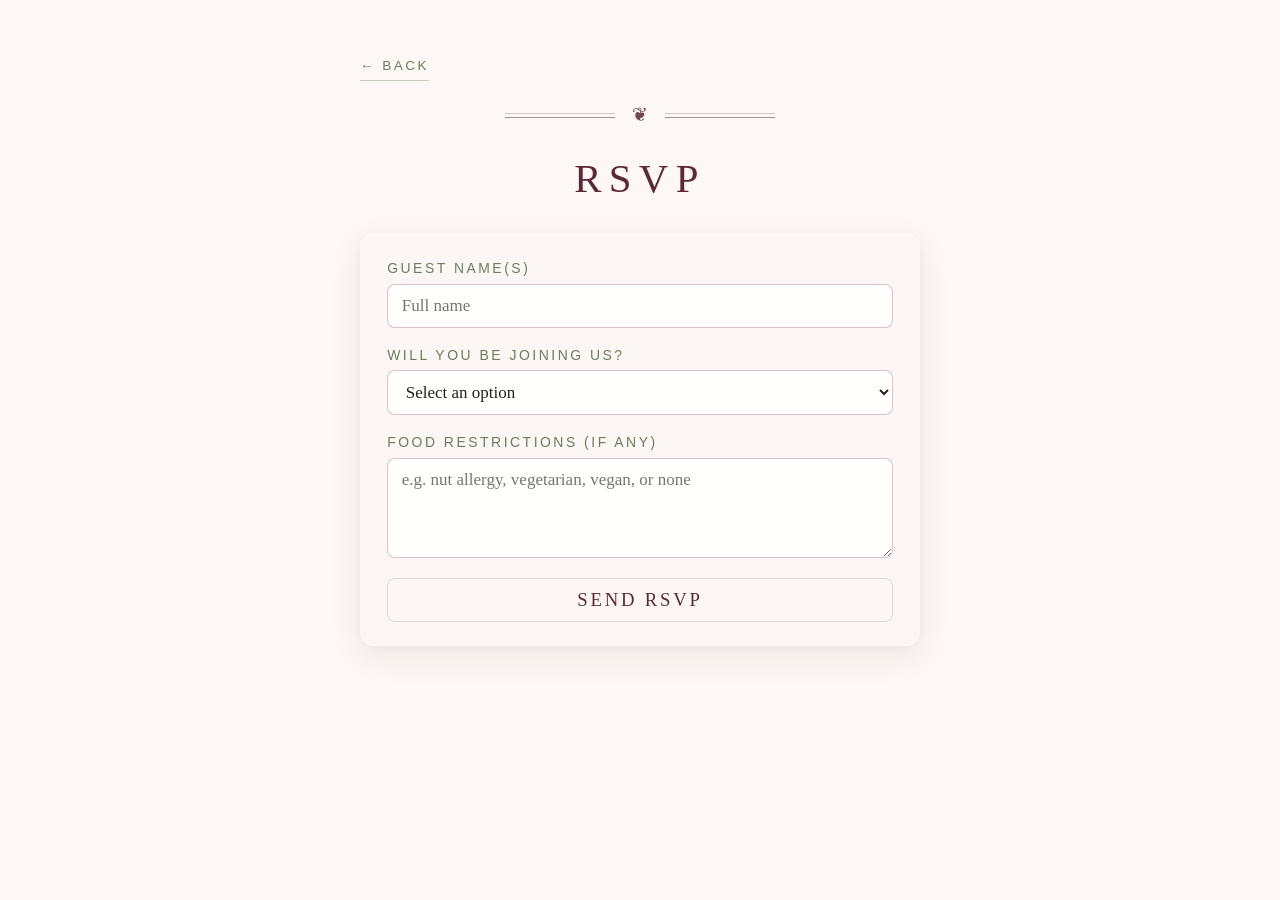
==== rsvp.html @ 51d98cc3 "Add pages for RSVP and thanks" ====
<!DOCTYPE html>
<html lang="en-CA">
<head>
  <title>RSVP &mdash; Irina & Michael</title>
  <meta charset="UTF-8">
  <meta name="viewport" content="width=device-width, initial-scale=1.0">
  <meta name="robots" content="noindex, nofollow">
  <link href="main.css" rel="stylesheet">
  <link rel="icon" type="image/x-icon" href="favicon.svg">
</head>
<body>
  <main>
    <section class="rsvp-page">
      <nav class="rsvp-nav">
        <a href="index.html" class="rsvp-back-link" aria-label="Back to main invitation">
          ← Back
        </a>
      </nav>

      <header class="rsvp-header">
        <div class="hero__ornament">
          <div class="hero__rule">
            <span></span>
            <span></span>
          </div>
          <span class="hero__fleuron">❦</span>
          <div class="hero__rule">
            <span></span>
            <span></span>
          </div>
        </div>
        <h1 class="rsvp-title">
          RSVP
        </h1>
      </header>

      <form
        name="rsvp"
        method="POST"
        action="thanks.html"
        data-netlify="true"
        netlify-honeypot="bot-field"
        class="rsvp-form"
      >
        <input type="hidden" name="form-name" value="rsvp">
        <p class="hidden-field">
          <label>Don’t fill this out if you’re human:
            <input name="bot-field" autocomplete="off">
          </label>
        </p>

        <div class="form-field">
          <label for="name">Guest name(s)</label>
          <input
            type="text"
            name="name"
            id="name"
            required
            autocomplete="name"
            placeholder="Full name"
          >
        </div>

        <div class="form-field">
          <label for="attendance">Will you be joining us?</label>
          <select name="attendance" id="attendance" required>
            <option value="">Select an option</option>
            <option value="yes">Happily accept</option>
            <option value="no">Regretfully decline</option>
          </select>
        </div>

        <div class="form-field">
          <label for="dietary">Food restrictions (if any)</label>
          <textarea
            name="dietary"
            id="dietary"
            rows="3"
            placeholder="e.g. nut allergy, vegetarian, vegan, or none"
          ></textarea>
        </div>

        <button type="submit" class="wedding-btn rsvp-submit-btn">
          Send RSVP
        </button>
      </form>
    </section>
  </main>
</body>
</html>
---- main.css ----
@font-face {
  font-family: 'Cormorant Garamond';
  src: url('fonts/CormorantGaramond-Light.ttf') format('truetype');
  font-weight: 300;
  font-style: normal;
  font-display: swap;
}

@font-face {
  font-family: 'Cormorant Garamond';
  src: url('fonts/CormorantGaramond-LightItalic.ttf') format('truetype');
  font-weight: 300;
  font-style: italic;
  font-display: swap;
}

@font-face {
  font-family: 'Cormorant Garamond';
  src: url('fonts/CormorantGaramond-Regular.ttf') format('truetype');
  font-weight: 400;
  font-style: normal;
  font-display: swap;
}

@font-face {
  font-family: 'Cormorant Garamond';
  src: url('fonts/CormorantGaramond-Italic.ttf') format('truetype');
  font-weight: 400;
  font-style: italic;
  font-display: swap;
}

@font-face {
  font-family: 'Jost';
  src: url('fonts/Jost-Light.ttf') format('truetype');
  font-weight: 300;
  font-style: normal;
  font-display: swap;
}

@font-face {
  font-family: 'Jost';
  src: url('fonts/Jost-Regular.ttf') format('truetype');
  font-weight: 400;
  font-style: normal;
  font-display: swap;
}

:root {
  --cream:     #fdf8f5;
  --mauve:     #e8d5d8;
  --rose:      #c4848a;
  --wine:      #5c2737;
  --sage:      #697e5f;
  --ink:       #2a1f1f;
}

*, *::before, *::after { box-sizing: border-box; margin: 0; padding: 0; }

html {
  font-size: 17px;
}

body {
  background-color: var(--cream);
  font-family: 'Cormorant Garamond', serif;
  text-align: center;
  display: flex;
  flex-direction: column;
  align-items: center;
  min-height: 100vh;
}

main {
  width: 100%;
  display: flex;
  flex-direction: column;
  align-items: center;
  padding: 3rem 1.5rem 4rem;
}

.hero {
  text-align: center;
  padding: 2rem 0 0;
  max-width: 560px;
  width: 100%;
}

.hero__preamble {
  font-family: 'Jost', sans-serif;
  font-weight: 300;
  font-size: 0.65rem;
  letter-spacing: 0.35em;
  text-transform: uppercase;
  color: var(--sage);
  margin-bottom: 1.4rem;
}

.hero__ornament {
  display: flex;
  align-items: center;
  justify-content: center;
  gap: 0;
  margin-bottom: 1.8rem;
  color: var(--wine);
}

.hero__rule {
  display: flex;
  flex-direction: column;
  gap: 3px;
  flex: 1;
  max-width: 110px;
}

.hero__rule span {
  display: block;
  height: 1px;
  background: var(--wine);
  opacity: 0.5;
}

.hero__rule span:first-child { opacity: 0.25; }

.hero__fleuron {
  font-size: 1.1rem;
  margin: 0 1rem;
  color: var(--wine);
  opacity: 0.85;
  line-height: 1;
}

.hero__names {
  font-weight: 300;
  font-size: 3.5rem;
  letter-spacing: 0.04em;
  color: var(--wine);
  line-height: 1.05;
}

.hero__ampersand {
  font-style: italic;
  font-weight: 300;
  color: var(--rose);
  font-size: 0.85em;
}

.hero__divider {
  width: 60%;
  max-width: 260px;
  height: 1px;
  margin: 2.6rem auto;
  background: linear-gradient(
    to right,
    rgba(106, 45, 62, 0),
    rgba(106, 45, 62, 0.35),
    rgba(106, 45, 62, 0)
  );
}

.hero__date {
  font-weight: 400;
  font-size: 1.6rem;
  color: var(--wine);
  letter-spacing: 0.11em;
}

.hero__location {
  font-weight: 400;
  font-size: 1.4rem;
  color: var(--wine);
  letter-spacing: 0.09em;
  text-transform: uppercase;
  margin-top: 0.9rem;
}

.hero__location-subline {
  font-weight: 400;
  font-size: 0.95rem;
  color: var(--ink);
  letter-spacing: 0.08em;
  text-transform: none;
  margin-top: 0.35rem;
}

.action-row {
  display: flex;
  align-items: center;
  justify-content: center;
  margin-top: 40px;
  gap: 0;
  width: 100%;
  border-top: 1px solid var(--mauve);
  border-bottom: 1px solid var(--mauve);
}

.wedding-btn {
  flex: 1 1 0%;
  min-height: 44px;
  min-width: 0;
  display: block;
  text-align: center;
  text-decoration: none;
  text-transform: uppercase;
  color: var(--wine);
  padding: 10px;
  background-color: transparent;
  letter-spacing: 0.15em;
  transition:
    background-color 0.25s ease,
    color 0.25s ease,
    box-shadow 0.25s ease,
    transform 0.15s ease;
  cursor: pointer;
}

.wedding-btn:hover,
.wedding-btn:focus-visible {
  background-color: rgba(232, 213, 216, 0.45); /* soft mauve wash */
  box-shadow:
    inset 0 1px 0 rgba(92, 39, 55, 0.18),
    inset 0 -1px 0 rgba(92, 39, 55, 0.18);
  color: var(--ink);
}

.wedding-btn:active {
  background-color: rgba(196, 132, 138, 0.6); /* slightly deeper rose on press */
  box-shadow:
    inset 0 1px 0 rgba(92, 39, 55, 0.3),
    inset 0 -1px 0 rgba(92, 39, 55, 0.3);
  transform: translateY(1px);
}

.rsvp-style {
  font-weight: 600;
}

.vertical-divider {
  width: 1px;
  height: 35px;
  background-color: var(--mauve);
}

.details {
  max-width: 560px;
  width: 100%;
  display: flex;
  flex-direction: column;
  margin-top: 2rem;
}

.details__heading {
  font-weight: 400;
  font-size: 1.2rem;
  letter-spacing: 0.18em;
  text-transform: uppercase;
  color: var(--sage);
  margin-bottom: 0.5rem;
}

.timeline {
  position: relative;
  padding-left: 20px;
  display: inline-block;
  margin: 0 auto;
  text-align: left;
}

.timeline::before {
  content: '';
  position: absolute;
  left: 23px;
  top: 1.3rem;
  bottom: 1.3rem;
  width: 1px;
  background-color: var(--mauve);
  z-index: 1;
}

.event {
  position: relative;
  display: flex;
  align-items: flex-start;
  margin: 0.8rem 0 1.7rem;
}

.dot {
  position: relative;
  margin-top: 7px;
  width: 7px;
  height: 7px;
  background-color: var(--cream);
  border: 1px solid var(--wine);
  border-radius: 50%;
  z-index: 2;
}

.icon-space {
  margin-right: 15px;
}

.event-text {
  display: flex;
  flex-direction: column;
  gap: 4px;
  color: var(--ink);
  text-transform: uppercase;
}

.event-name {
  letter-spacing: 0.1rem;
  color: var(--wine);
}

.hero__preamble {
  animation: fade-up 0.42s ease-out 0.08s both;
}
.hero__ornament_main {
  animation: fade-up 0.42s ease-out 0.18s both;
}
.hero__names {
  animation: fade-up 0.42s ease-out 0.28s both;
}
.hero__divider {
  animation: fade-up 0.38s ease-out 0.38s both;
}
.hero__date {
  animation: fade-up 0.42s ease-out 0.5s both;
}

.hero__location {
  animation: fade-up 0.42s ease-out 0.58s both;
}

.hero__location-subline {
  animation: fade-up 0.42s ease-out 0.64s both;
}

.action-row {
  animation: fade-up 0.42s ease-out 0.72s both;
}

@keyframes fade-up {
  from {
    opacity: 0;
    transform: translateY(12px);
  }
  to {
    opacity: 1;
    transform: translateY(0);
  }
}

.details__section {
  opacity: 0;
  animation: fade-up 0.42s ease-out both;
}
.details__section:nth-child(1) { animation-delay: 0.85s; }
.details__section:nth-child(2) { animation-delay: 1s; }
.details__section:nth-child(3) { animation-delay: 1.15s; }
.details__section:nth-child(4) { animation-delay: 1.3s; }
.details__section:nth-child(5) { animation-delay: 1.45s; }

/* RSVP page */

.rsvp-page {
  max-width: 560px;
  width: 100%;
}

.rsvp-nav {
  width: 100%;
  display: flex;
  justify-content: flex-start;
  margin-bottom: 1.5rem;
}

.rsvp-back-link {
  font-family: 'Jost', sans-serif;
  font-size: 0.8rem;
  letter-spacing: 0.18em;
  text-transform: uppercase;
  text-decoration: none;
  color: var(--sage);
  padding: 0.4rem 0;
  border-bottom: 1px solid rgba(105, 126, 95, 0.35);
}

.rsvp-back-link:focus-visible,
.rsvp-back-link:hover {
  color: var(--wine);
  border-bottom-color: rgba(92, 39, 55, 0.6);
}

.rsvp-header {
  text-align: center;
  margin-bottom: 1.5rem;
}

.rsvp-title {
  font-weight: 300;
  font-size: 2.2rem;
  letter-spacing: 0.18em;
  text-transform: uppercase;
  color: var(--wine);
  margin-top: 0.4rem;
}

.rsvp-form {
  margin-top: 1.8rem;
  text-align: left;
  background-color: rgba(253, 248, 245, 0.8);
  border-radius: 14px;
  padding: 1.4rem 1.2rem 1.3rem;
  box-shadow:
    0 10px 35px rgba(42, 31, 31, 0.07),
    0 2px 10px rgba(42, 31, 31, 0.04);
}

.form-field {
  display: flex;
  flex-direction: column;
  gap: 0.45rem;
  margin-bottom: 1.1rem;
}

.form-field label {
  font-family: 'Jost', sans-serif;
  font-size: 0.82rem;
  letter-spacing: 0.18em;
  text-transform: uppercase;
  color: var(--sage);
}

.form-field input,
.form-field select,
.form-field textarea {
  font-family: 'Cormorant Garamond', serif;
  font-size: 1rem;
  padding: 0.65rem 0.8rem;
  border-radius: 8px;
  border: 1px solid rgba(200, 150, 160, 0.6);
  background-color: rgba(255, 255, 255, 0.9);
  color: var(--ink);
  outline: none;
  cursor: text;
  transition:
    border-color 0.18s ease,
    box-shadow 0.18s ease,
    background-color 0.18s ease;
}

.form-field select {
  cursor: pointer;
}

.form-field input:focus-visible,
.form-field select:focus-visible,
.form-field textarea:focus-visible {
  border-color: rgba(92, 39, 55, 0.8);
  box-shadow: 0 0 0 1px rgba(92, 39, 55, 0.4);
  background-color: #fff;
}

.form-field textarea {
  resize: vertical;
  min-height: 100px;
}

.rsvp-submit-btn {
  margin-top: 1.2rem;
  width: 100%;
  flex: none;
  border-radius: 8px;
  border: 1px solid var(--mauve);
  font-family: 'Cormorant Garamond';
  font-size: 1.1rem;
}

.hidden-field {
  position: absolute;
  left: -9999px;
  width: 1px;
  height: 1px;
  overflow: hidden;
}

@media (min-width: 768px) {
  .rsvp-form {
    padding: 1.6rem 1.6rem 1.4rem;
  }

  .rsvp-title {
    font-size: 2.4rem;
  }
}
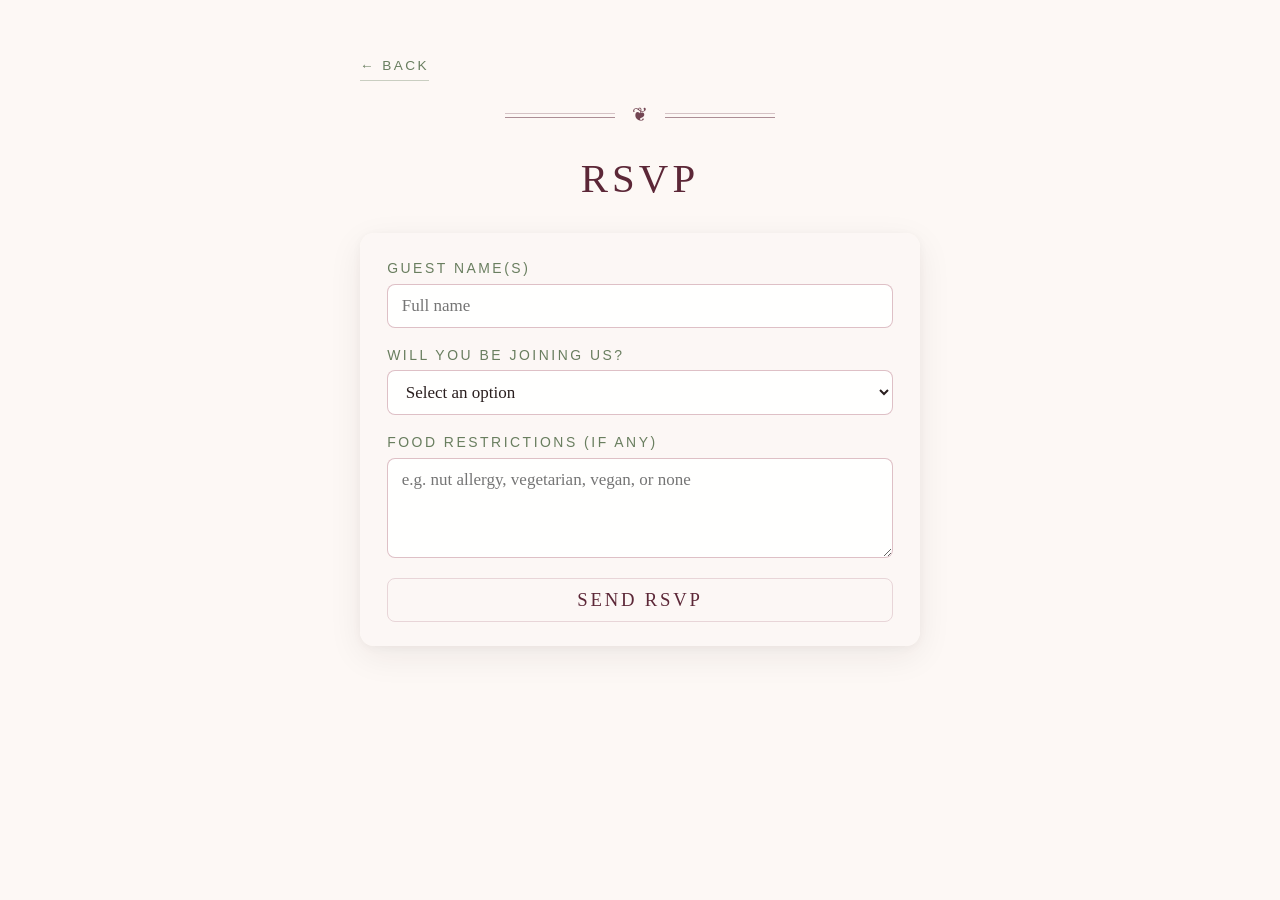
==== commit 7a469fe5: "Improve font clarity through more weights" ====
--- a/rsvp.html
+++ b/rsvp.html
@@ -37,14 +37,14 @@
       <form
         name="rsvp"
         method="POST"
-        action="thanks.html"
+        action="/thanks"
         data-netlify="true"
         netlify-honeypot="bot-field"
         class="rsvp-form"
       >
         <input type="hidden" name="form-name" value="rsvp">
         <p class="hidden-field">
-          <label>Don’t fill this out if you’re human:
+          <label>Don't fill this out if you're human:
             <input name="bot-field" autocomplete="off">
           </label>
         </p>
--- a/main.css
+++ b/main.css
@@ -27,6 +27,22 @@
   src: url('fonts/CormorantGaramond-Italic.ttf') format('truetype');
   font-weight: 400;
   font-style: italic;
+  font-display: swap;
+}
+
+@font-face {
+  font-family: 'Cormorant Garamond';
+  src: url('fonts/CormorantGaramond-Medium.ttf') format('truetype');
+  font-weight: 500;
+  font-style: normal;
+  font-display: swap;
+}
+
+@font-face {
+  font-family: 'Cormorant Garamond';
+  src: url('fonts/CormorantGaramond-Bold.ttf') format('truetype');
+  font-weight: 600;
+  font-style: normal;
   font-display: swap;
 }
 
@@ -64,6 +80,7 @@
 body {
   background-color: var(--cream);
   font-family: 'Cormorant Garamond', serif;
+  font-weight: 500;
   text-align: center;
   display: flex;
   flex-direction: column;
@@ -88,7 +105,7 @@
 
 .hero__preamble {
   font-family: 'Jost', sans-serif;
-  font-weight: 300;
+  font-weight: 400;
   font-size: 0.65rem;
   letter-spacing: 0.35em;
   text-transform: uppercase;
@@ -131,7 +148,7 @@
 }
 
 .hero__names {
-  font-weight: 300;
+  font-weight: 400;
   font-size: 3.5rem;
   letter-spacing: 0.04em;
   color: var(--wine);
@@ -159,14 +176,12 @@
 }
 
 .hero__date {
-  font-weight: 400;
   font-size: 1.6rem;
   color: var(--wine);
   letter-spacing: 0.11em;
 }
 
 .hero__location {
-  font-weight: 400;
   font-size: 1.4rem;
   color: var(--wine);
   letter-spacing: 0.09em;
@@ -175,7 +190,6 @@
 }
 
 .hero__location-subline {
-  font-weight: 400;
   font-size: 0.95rem;
   color: var(--ink);
   letter-spacing: 0.08em;
@@ -195,6 +209,7 @@
 }
 
 .wedding-btn {
+  font-size: 1.1rem;
   flex: 1 1 0%;
   min-height: 44px;
   min-width: 0;
@@ -250,9 +265,8 @@
 }
 
 .details__heading {
-  font-weight: 400;
   font-size: 1.2rem;
-  letter-spacing: 0.18em;
+  letter-spacing: 0.14em;
   text-transform: uppercase;
   color: var(--sage);
   margin-bottom: 0.5rem;
@@ -260,7 +274,7 @@
 
 .timeline {
   position: relative;
-  padding-left: 20px;
+  padding-left: 40px;
   display: inline-block;
   margin: 0 auto;
   text-align: left;
@@ -269,7 +283,7 @@
 .timeline::before {
   content: '';
   position: absolute;
-  left: 23px;
+  left: 43px;
   top: 1.3rem;
   bottom: 1.3rem;
   width: 1px;
@@ -398,9 +412,9 @@
 }
 
 .rsvp-title {
-  font-weight: 300;
+  font-weight: 500;
   font-size: 2.2rem;
-  letter-spacing: 0.18em;
+  letter-spacing: 0.1em;
   text-transform: uppercase;
   color: var(--wine);
   margin-top: 0.4rem;
@@ -474,6 +488,7 @@
   border-radius: 8px;
   border: 1px solid var(--mauve);
   font-family: 'Cormorant Garamond';
+  font-weight: 500;
   font-size: 1.1rem;
 }
 
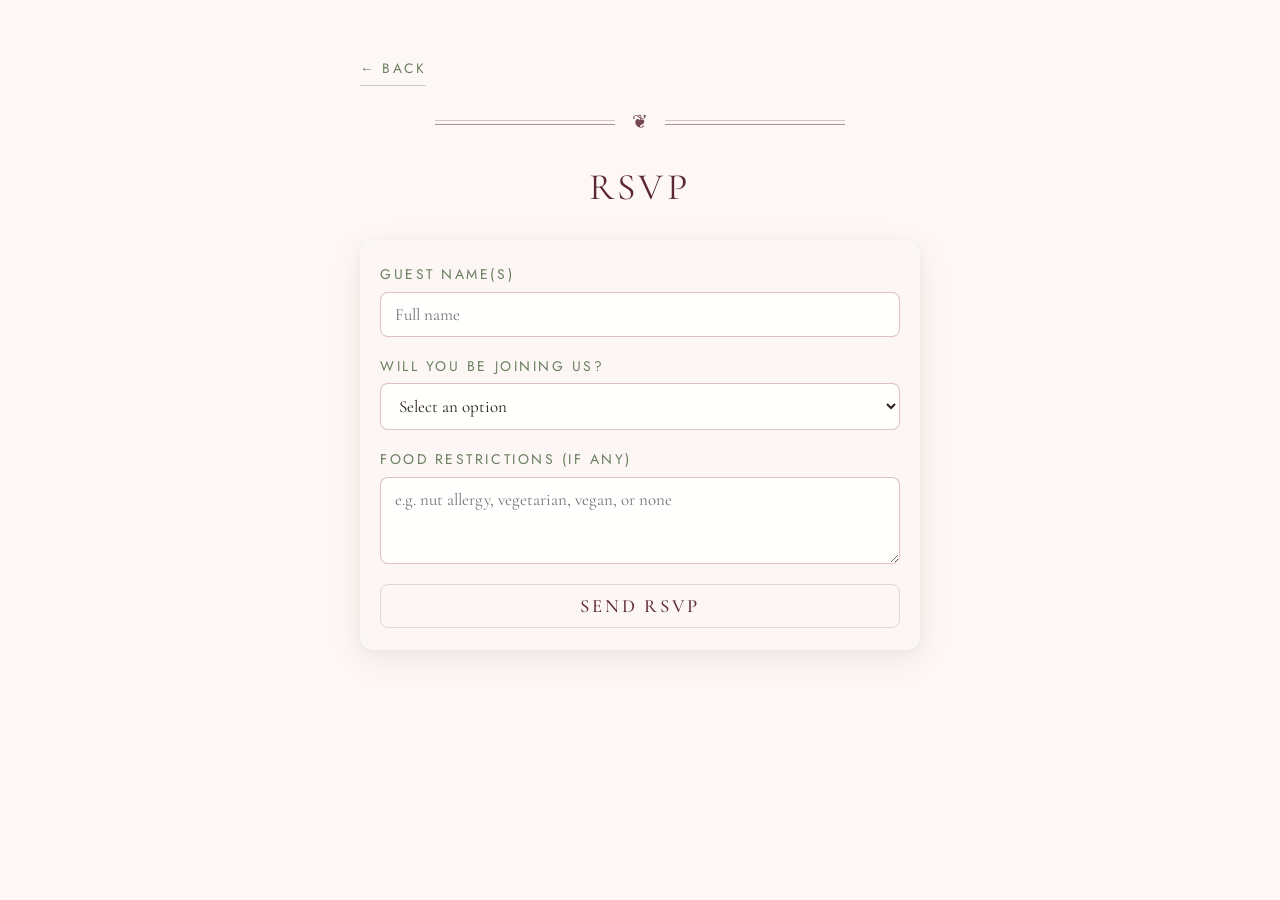
==== commit 4606e9ff: "Clean up code" ====
--- a/rsvp.html
+++ b/rsvp.html
@@ -18,13 +18,13 @@
       </nav>
 
       <header class="rsvp-header">
-        <div class="hero__ornament">
-          <div class="hero__rule">
+        <div class="hero-ornament">
+          <div class="hero-rule">
             <span></span>
             <span></span>
           </div>
-          <span class="hero__fleuron">❦</span>
-          <div class="hero__rule">
+          <span class="hero-fleuron">❦</span>
+          <div class="hero-rule">
             <span></span>
             <span></span>
           </div>
--- a/main.css
+++ b/main.css
@@ -1,14 +1,6 @@
 @font-face {
   font-family: 'Cormorant Garamond';
-  src: url('fonts/CormorantGaramond-Light.ttf') format('truetype');
-  font-weight: 300;
-  font-style: normal;
-  font-display: swap;
-}
-
-@font-face {
-  font-family: 'Cormorant Garamond';
-  src: url('fonts/CormorantGaramond-LightItalic.ttf') format('truetype');
+  src: url('fonts/cormorant-garamond-300italic.woff2');
   font-weight: 300;
   font-style: italic;
   font-display: swap;
@@ -16,7 +8,7 @@
 
 @font-face {
   font-family: 'Cormorant Garamond';
-  src: url('fonts/CormorantGaramond-Regular.ttf') format('truetype');
+  src: url('fonts/cormorant-garamond-400.woff2');
   font-weight: 400;
   font-style: normal;
   font-display: swap;
@@ -24,15 +16,7 @@
 
 @font-face {
   font-family: 'Cormorant Garamond';
-  src: url('fonts/CormorantGaramond-Italic.ttf') format('truetype');
-  font-weight: 400;
-  font-style: italic;
-  font-display: swap;
-}
-
-@font-face {
-  font-family: 'Cormorant Garamond';
-  src: url('fonts/CormorantGaramond-Medium.ttf') format('truetype');
+  src: url('fonts/cormorant-garamond-500.woff2');
   font-weight: 500;
   font-style: normal;
   font-display: swap;
@@ -40,7 +24,7 @@
 
 @font-face {
   font-family: 'Cormorant Garamond';
-  src: url('fonts/CormorantGaramond-Bold.ttf') format('truetype');
+  src: url('fonts/cormorant-garamond-600.woff2');
   font-weight: 600;
   font-style: normal;
   font-display: swap;
@@ -48,15 +32,7 @@
 
 @font-face {
   font-family: 'Jost';
-  src: url('fonts/Jost-Light.ttf') format('truetype');
-  font-weight: 300;
-  font-style: normal;
-  font-display: swap;
-}
-
-@font-face {
-  font-family: 'Jost';
-  src: url('fonts/Jost-Regular.ttf') format('truetype');
+  src: url('fonts/jost-v20-latin-400.woff2');
   font-weight: 400;
   font-style: normal;
   font-display: swap;
@@ -97,73 +73,67 @@
 }
 
 .hero {
-  text-align: center;
-  padding: 2rem 0 0;
   max-width: 560px;
   width: 100%;
 }
 
-.hero__preamble {
+.hero-preamble {
   font-family: 'Jost', sans-serif;
   font-weight: 400;
-  font-size: 0.65rem;
-  letter-spacing: 0.35em;
+  font-size: 0.7rem;
+  letter-spacing: 0.3em;
   text-transform: uppercase;
   color: var(--sage);
-  margin-bottom: 1.4rem;
-}
-
-.hero__ornament {
+  margin: 1.4rem 0;
+}
+
+.hero-ornament {
   display: flex;
   align-items: center;
   justify-content: center;
-  gap: 0;
+  color: var(--wine);
   margin-bottom: 1.8rem;
-  color: var(--wine);
-}
-
-.hero__rule {
+}
+
+.hero-rule {
+  max-width: 180px;
   display: flex;
   flex-direction: column;
   gap: 3px;
   flex: 1;
-  max-width: 110px;
-}
-
-.hero__rule span {
-  display: block;
+}
+
+.hero-rule span {
   height: 1px;
   background: var(--wine);
   opacity: 0.5;
 }
 
-.hero__rule span:first-child { opacity: 0.25; }
-
-.hero__fleuron {
+.hero-rule span:first-child { opacity: 0.25; }
+
+.hero-fleuron {
   font-size: 1.1rem;
   margin: 0 1rem;
   color: var(--wine);
   opacity: 0.85;
-  line-height: 1;
-}
-
-.hero__names {
+}
+
+.hero-names {
   font-weight: 400;
   font-size: 3.5rem;
-  letter-spacing: 0.04em;
+  letter-spacing: 0.05em;
   color: var(--wine);
   line-height: 1.05;
 }
 
-.hero__ampersand {
+.hero-ampersand {
   font-style: italic;
   font-weight: 300;
   color: var(--rose);
   font-size: 0.85em;
 }
 
-.hero__divider {
-  width: 60%;
+.hero-divider {
   max-width: 260px;
   height: 1px;
   margin: 2.6rem auto;
@@ -175,13 +145,13 @@
   );
 }
 
-.hero__date {
+.hero-date {
   font-size: 1.6rem;
   color: var(--wine);
   letter-spacing: 0.11em;
 }
 
-.hero__location {
+.hero-location {
   font-size: 1.4rem;
   color: var(--wine);
   letter-spacing: 0.09em;
@@ -189,7 +159,7 @@
   margin-top: 0.9rem;
 }
 
-.hero__location-subline {
+.hero-address {
   font-size: 0.95rem;
   color: var(--ink);
   letter-spacing: 0.08em;
@@ -264,7 +234,7 @@
   margin-top: 2rem;
 }
 
-.details__heading {
+.details-heading {
   font-size: 1.2rem;
   letter-spacing: 0.14em;
   text-transform: uppercase;
@@ -326,27 +296,27 @@
   color: var(--wine);
 }
 
-.hero__preamble {
+.hero-preamble {
   animation: fade-up 0.42s ease-out 0.08s both;
 }
-.hero__ornament_main {
+.hero-ornament-main {
   animation: fade-up 0.42s ease-out 0.18s both;
 }
-.hero__names {
+.hero-names {
   animation: fade-up 0.42s ease-out 0.28s both;
 }
-.hero__divider {
+.hero-divider {
   animation: fade-up 0.38s ease-out 0.38s both;
 }
-.hero__date {
+.hero-date {
   animation: fade-up 0.42s ease-out 0.5s both;
 }
 
-.hero__location {
+.hero-location {
   animation: fade-up 0.42s ease-out 0.58s both;
 }
 
-.hero__location-subline {
+.hero-address {
   animation: fade-up 0.42s ease-out 0.64s both;
 }
 
@@ -365,17 +335,12 @@
   }
 }
 
-.details__section {
+.details-section {
   opacity: 0;
   animation: fade-up 0.42s ease-out both;
 }
-.details__section:nth-child(1) { animation-delay: 0.85s; }
-.details__section:nth-child(2) { animation-delay: 1s; }
-.details__section:nth-child(3) { animation-delay: 1.15s; }
-.details__section:nth-child(4) { animation-delay: 1.3s; }
-.details__section:nth-child(5) { animation-delay: 1.45s; }
-
-/* RSVP page */
+.details-section:nth-child(1) { animation-delay: 0.85s; }
+.details-section:nth-child(2) { animation-delay: 1s; }
 
 .rsvp-page {
   max-width: 560px;
@@ -383,9 +348,7 @@
 }
 
 .rsvp-nav {
-  width: 100%;
-  display: flex;
-  justify-content: flex-start;
+  display: flex;
   margin-bottom: 1.5rem;
 }
 
@@ -412,7 +375,7 @@
 }
 
 .rsvp-title {
-  font-weight: 500;
+  font-weight: 400;
   font-size: 2.2rem;
   letter-spacing: 0.1em;
   text-transform: uppercase;
@@ -476,11 +439,6 @@
   background-color: #fff;
 }
 
-.form-field textarea {
-  resize: vertical;
-  min-height: 100px;
-}
-
 .rsvp-submit-btn {
   margin-top: 1.2rem;
   width: 100%;
@@ -499,13 +457,3 @@
   height: 1px;
   overflow: hidden;
 }
-
-@media (min-width: 768px) {
-  .rsvp-form {
-    padding: 1.6rem 1.6rem 1.4rem;
-  }
-
-  .rsvp-title {
-    font-size: 2.4rem;
-  }
-}
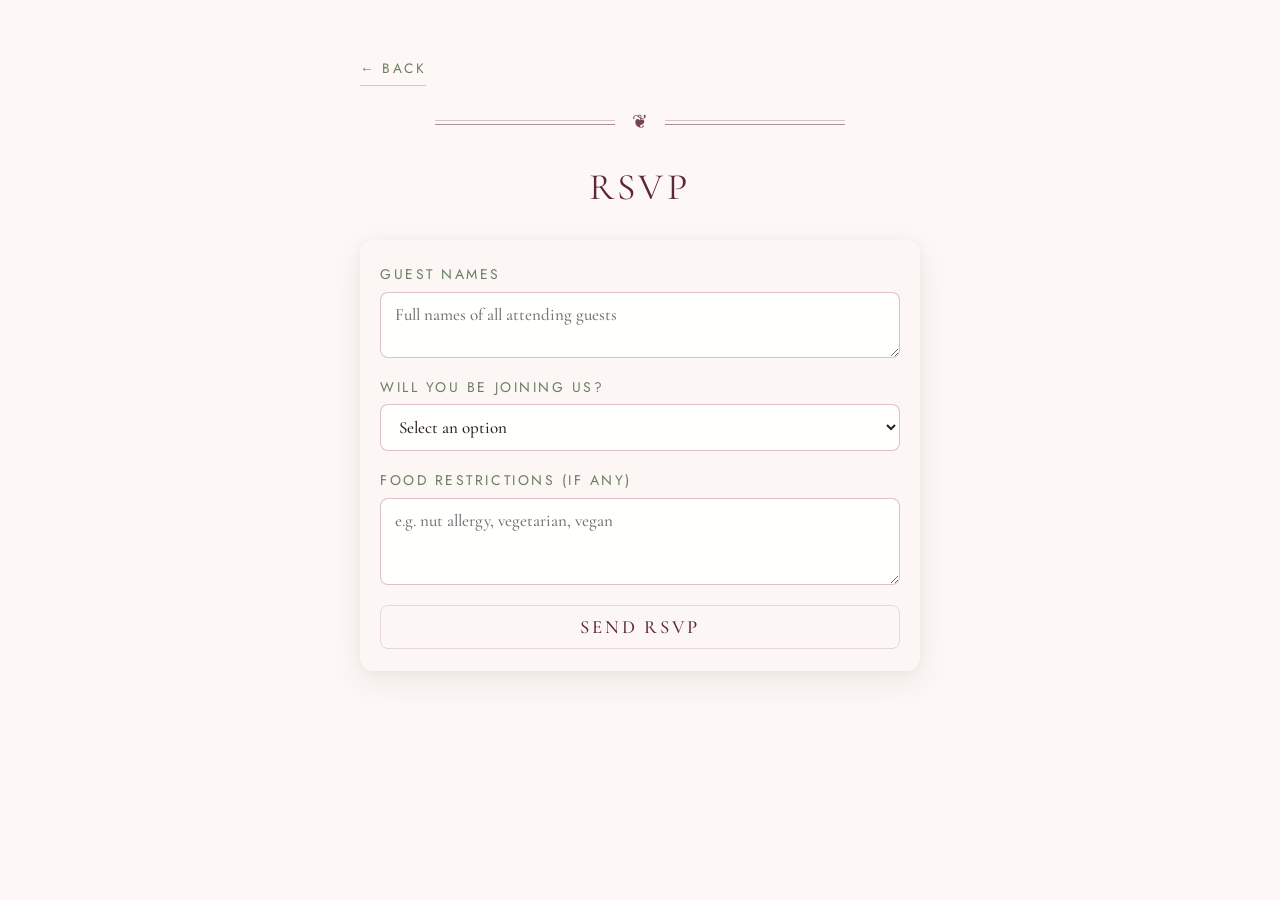
==== commit 1b2f6fd6: "Add travel info and allow multiple rsvp guest names" ====
--- a/rsvp.html
+++ b/rsvp.html
@@ -50,15 +50,14 @@
         </p>
 
         <div class="form-field">
-          <label for="name">Guest name(s)</label>
-          <input
-            type="text"
+          <label for="name">Guest names</label>
+          <textarea
             name="name"
             id="name"
             required
-            autocomplete="name"
-            placeholder="Full name"
-          >
+            autocomplete="off"
+            placeholder="Full names of all attending guests"
+          ></textarea>
         </div>
 
         <div class="form-field">
@@ -76,7 +75,7 @@
             name="dietary"
             id="dietary"
             rows="3"
-            placeholder="e.g. nut allergy, vegetarian, vegan, or none"
+            placeholder="e.g. nut allergy, vegetarian, vegan"
           ></textarea>
         </div>
 
--- a/main.css
+++ b/main.css
@@ -75,16 +75,6 @@
 .hero {
   max-width: 560px;
   width: 100%;
-}
-
-.hero-preamble {
-  font-family: 'Jost', sans-serif;
-  font-weight: 400;
-  font-size: 0.7rem;
-  letter-spacing: 0.3em;
-  text-transform: uppercase;
-  color: var(--sage);
-  margin: 1.4rem 0;
 }
 
 .hero-ornament {
@@ -231,7 +221,6 @@
   width: 100%;
   display: flex;
   flex-direction: column;
-  margin-top: 2rem;
 }
 
 .details-heading {
@@ -240,6 +229,7 @@
   text-transform: uppercase;
   color: var(--sage);
   margin-bottom: 0.5rem;
+  margin-top: 1.5rem;
 }
 
 .timeline {
@@ -261,11 +251,15 @@
   z-index: 1;
 }
 
+.timeline > *:not(:last-child) {
+  margin-bottom: 1.7rem;
+}
+
 .event {
   position: relative;
   display: flex;
   align-items: flex-start;
-  margin: 0.8rem 0 1.7rem;
+  margin-top: 0.8rem;
 }
 
 .dot {
@@ -296,9 +290,6 @@
   color: var(--wine);
 }
 
-.hero-preamble {
-  animation: fade-up 0.42s ease-out 0.08s both;
-}
 .hero-ornament-main {
   animation: fade-up 0.42s ease-out 0.18s both;
 }
@@ -413,6 +404,7 @@
 .form-field select,
 .form-field textarea {
   font-family: 'Cormorant Garamond', serif;
+  font-weight: 500;
   font-size: 1rem;
   padding: 0.65rem 0.8rem;
   border-radius: 8px;
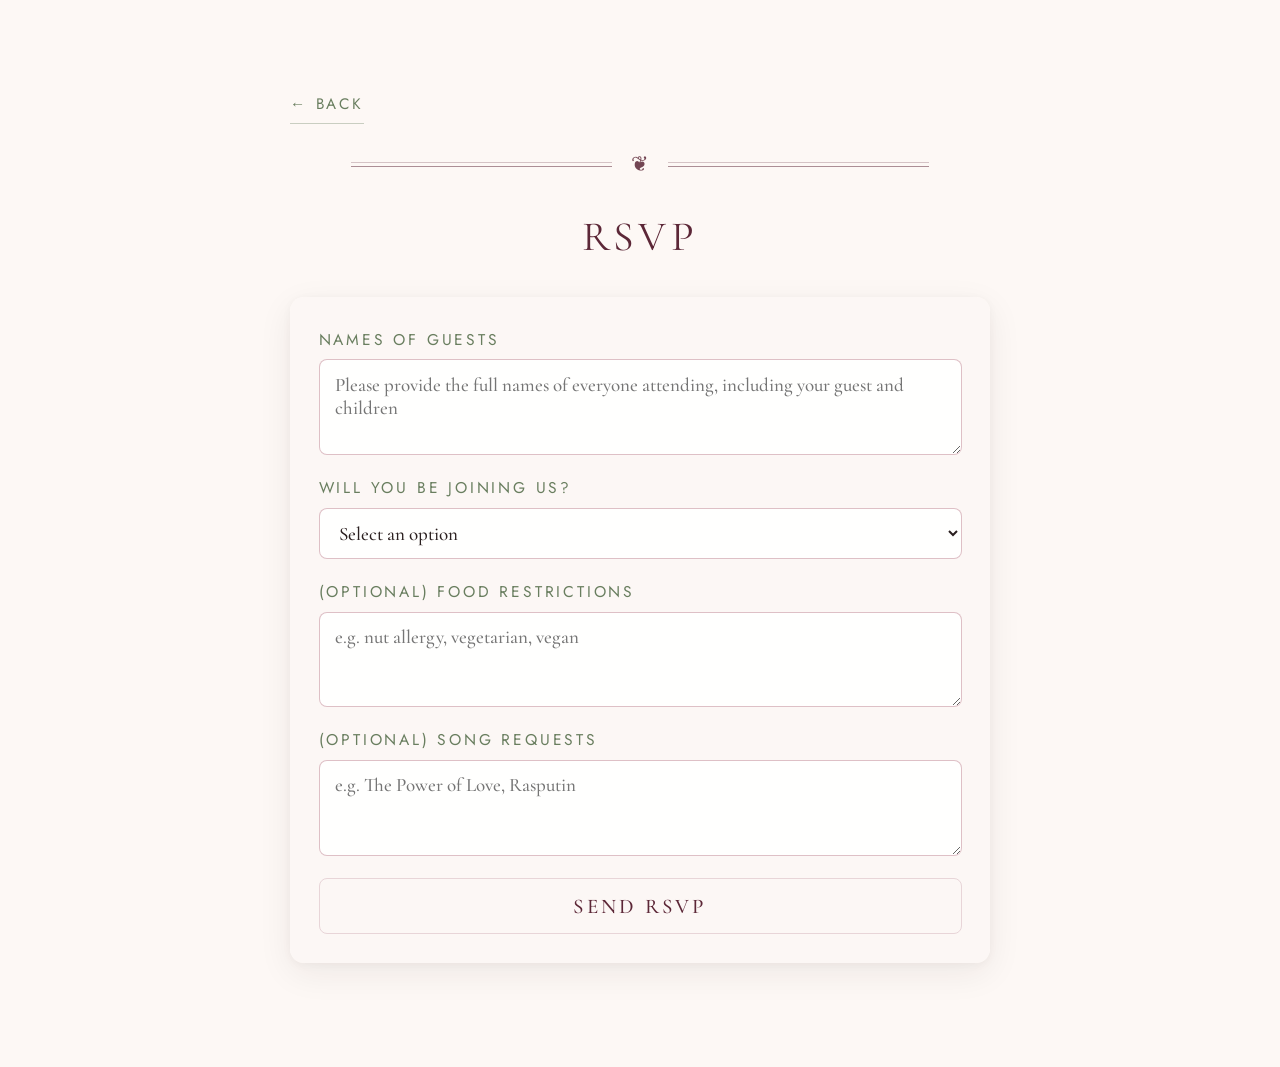
==== commit 00ddef61: "Make updates after review" ====
--- a/rsvp.html
+++ b/rsvp.html
@@ -50,13 +50,14 @@
         </p>
 
         <div class="form-field">
-          <label for="name">Guest names</label>
+          <label for="name">Names of Guests</label>
           <textarea
             name="name"
             id="name"
             required
+            rows="3"
             autocomplete="off"
-            placeholder="Full names of all attending guests"
+            placeholder="Please provide the full names of everyone attending, including your guest and children"
           ></textarea>
         </div>
 
@@ -70,12 +71,22 @@
         </div>
 
         <div class="form-field">
-          <label for="dietary">Food restrictions (if any)</label>
+          <label for="dietary">(Optional) Food restrictions</label>
           <textarea
             name="dietary"
             id="dietary"
             rows="3"
             placeholder="e.g. nut allergy, vegetarian, vegan"
+          ></textarea>
+        </div>
+
+        <div class="form-field">
+          <label for="songs">(Optional) Song requests</label>
+          <textarea
+            name="songs"
+            id="songs"
+            rows="3"
+            placeholder="e.g. The Power of Love, Rasputin"
           ></textarea>
         </div>
 
--- a/main.css
+++ b/main.css
@@ -18,14 +18,6 @@
   font-family: 'Cormorant Garamond';
   src: url('fonts/cormorant-garamond-500.woff2');
   font-weight: 500;
-  font-style: normal;
-  font-display: swap;
-}
-
-@font-face {
-  font-family: 'Cormorant Garamond';
-  src: url('fonts/cormorant-garamond-600.woff2');
-  font-weight: 600;
   font-style: normal;
   font-display: swap;
 }
@@ -45,6 +37,7 @@
   --wine:      #5c2737;
   --sage:      #697e5f;
   --ink:       #2a1f1f;
+  --content-max: 700px;
 }
 
 *, *::before, *::after { box-sizing: border-box; margin: 0; padding: 0; }
@@ -73,7 +66,7 @@
 }
 
 .hero {
-  max-width: 560px;
+  max-width: var(--content-max);
   width: 100%;
 }
 
@@ -86,7 +79,7 @@
 }
 
 .hero-rule {
-  max-width: 180px;
+  max-width: 10.625rem; /* ~180px at 17px root */
   display: flex;
   flex-direction: column;
   gap: 3px;
@@ -110,7 +103,7 @@
 
 .hero-names {
   font-weight: 400;
-  font-size: 3.5rem;
+  font-size: clamp(3.5rem, 2vw + 3.15rem, 4.35rem);
   letter-spacing: 0.05em;
   color: var(--wine);
   line-height: 1.05;
@@ -124,7 +117,9 @@
 }
 
 .hero-divider {
-  max-width: 260px;
+  width: 60vw;
+  min-width: 12rem;
+  max-width: 25rem;
   height: 1px;
   margin: 2.6rem auto;
   background: linear-gradient(
@@ -154,14 +149,14 @@
   color: var(--ink);
   letter-spacing: 0.08em;
   text-transform: none;
-  margin-top: 0.35rem;
+  margin-top: 0.8rem;
 }
 
 .action-row {
   display: flex;
   align-items: center;
   justify-content: center;
-  margin-top: 40px;
+  margin-top: 2.6rem;
   gap: 0;
   width: 100%;
   border-top: 1px solid var(--mauve);
@@ -171,10 +166,11 @@
 .wedding-btn {
   font-size: 1.1rem;
   flex: 1 1 0%;
-  min-height: 44px;
+  min-height: 56px;
   min-width: 0;
-  display: block;
-  text-align: center;
+  display: flex;
+  align-items: center;
+  justify-content: center;
   text-decoration: none;
   text-transform: uppercase;
   color: var(--wine);
@@ -206,18 +202,14 @@
   transform: translateY(1px);
 }
 
-.rsvp-style {
-  font-weight: 600;
-}
-
 .vertical-divider {
   width: 1px;
-  height: 35px;
+  height: 56px;
   background-color: var(--mauve);
 }
 
 .details {
-  max-width: 560px;
+  max-width: var(--content-max);
   width: 100%;
   display: flex;
   flex-direction: column;
@@ -225,11 +217,17 @@
 
 .details-heading {
   font-size: 1.2rem;
-  letter-spacing: 0.14em;
+  font-weight: 500;
+  letter-spacing: 0.08em;
   text-transform: uppercase;
   color: var(--sage);
   margin-bottom: 0.5rem;
-  margin-top: 1.5rem;
+  margin-top: 1.8rem;
+}
+
+.details-copy {
+  line-height: 1.65;
+  color: var(--ink);
 }
 
 .timeline {
@@ -291,28 +289,28 @@
 }
 
 .hero-ornament-main {
+  animation: fade-up 0.42s ease-out 0s both;
+}
+.hero-names {
   animation: fade-up 0.42s ease-out 0.18s both;
 }
-.hero-names {
-  animation: fade-up 0.42s ease-out 0.28s both;
-}
 .hero-divider {
-  animation: fade-up 0.38s ease-out 0.38s both;
+  animation: fade-up 0.38s ease-out 0.28s both;
 }
 .hero-date {
-  animation: fade-up 0.42s ease-out 0.5s both;
+  animation: fade-up 0.42s ease-out 0.38s both;
 }
 
 .hero-location {
-  animation: fade-up 0.42s ease-out 0.58s both;
+  animation: fade-up 0.42s ease-out 0.48s both;
 }
 
 .hero-address {
-  animation: fade-up 0.42s ease-out 0.64s both;
+  animation: fade-up 0.42s ease-out 0.54s both;
 }
 
 .action-row {
-  animation: fade-up 0.42s ease-out 0.72s both;
+  animation: fade-up 0.42s ease-out 0.60s both;
 }
 
 @keyframes fade-up {
@@ -330,11 +328,12 @@
   opacity: 0;
   animation: fade-up 0.42s ease-out both;
 }
-.details-section:nth-child(1) { animation-delay: 0.85s; }
-.details-section:nth-child(2) { animation-delay: 1s; }
+.details-section:nth-child(1) { animation-delay: 0.75s; }
+.details-section:nth-child(2) { animation-delay: 0.85s; }
+.details-section:nth-child(3) { animation-delay: 0.95s; }
 
 .rsvp-page {
-  max-width: 560px;
+  max-width: var(--content-max);
   width: 100%;
 }
 
@@ -449,3 +448,57 @@
   height: 1px;
   overflow: hidden;
 }
+
+@media (min-width: 768px) {
+  html {
+    font-size: 18px;
+  }
+
+  main {
+    padding: 4rem 2rem 5rem;
+  }
+
+  .hero-rule {
+    max-width: 13.75rem;
+  }
+
+  .action-row {
+    margin-top: 2.75rem;
+  }
+
+  .details-heading {
+    margin-top: 2rem;
+  }
+
+  .timeline {
+    padding-left: 48px;
+  }
+
+  .timeline::before {
+    left: 51px;
+  }
+
+  .dot {
+    margin-top: 8px;
+    width: 8px;
+    height: 8px;
+  }
+
+  .rsvp-form {
+    padding: 1.65rem 1.5rem 1.5rem;
+  }
+
+  .hero-address {
+    margin-top: 1.2rem;
+  }
+}
+
+@media (min-width: 1024px) {
+  html {
+    font-size: 19px;
+  }
+
+  main {
+    padding: 4.5rem 2.25rem 5.5rem;
+  }
+}
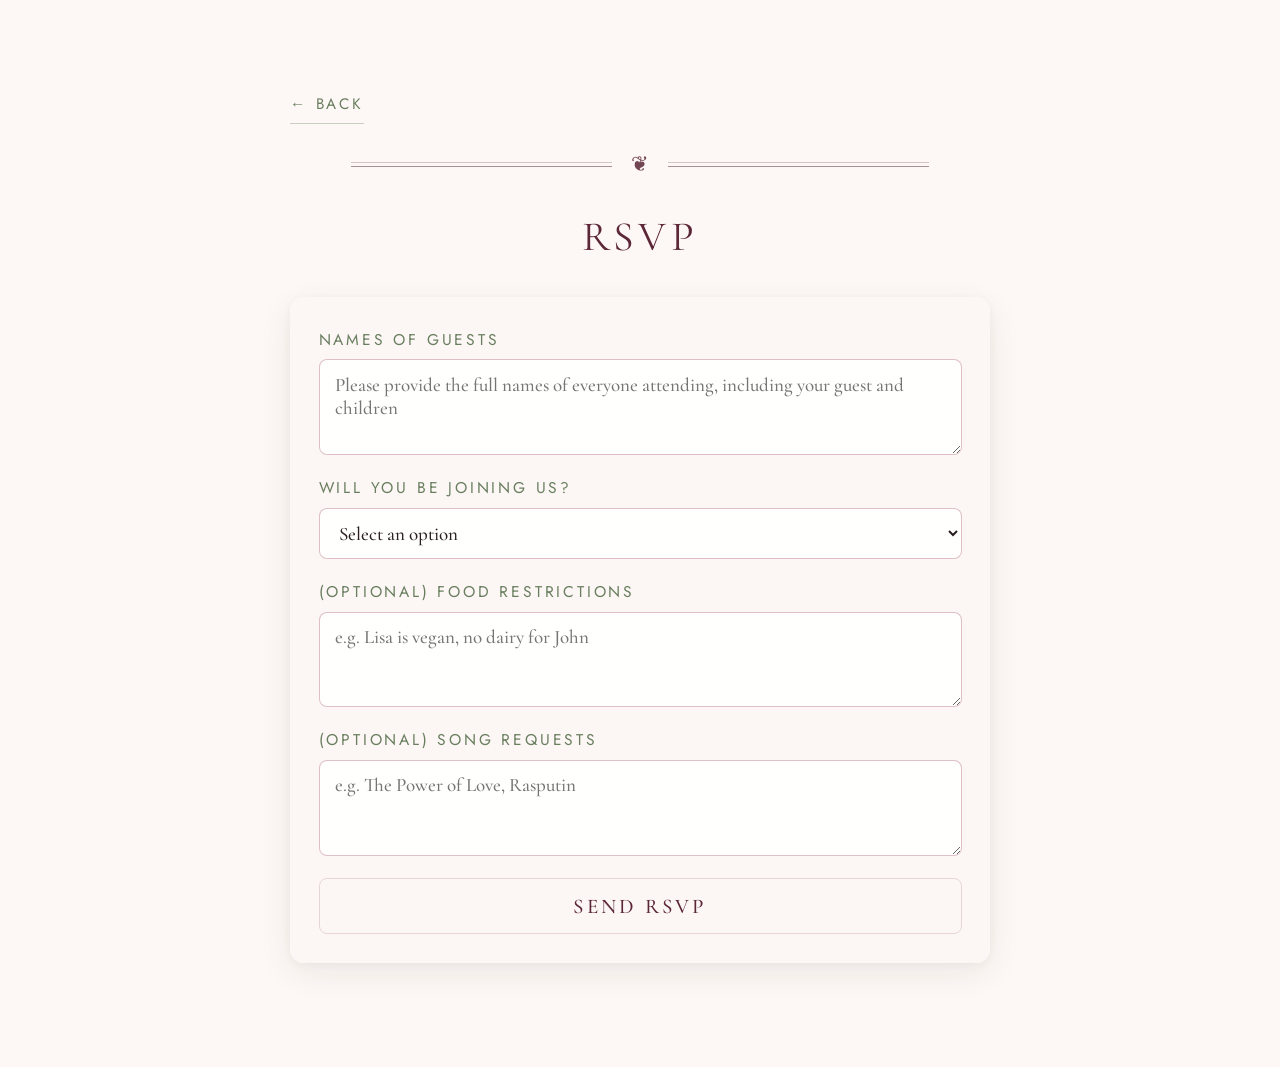
==== commit 91ad3842: "Add hotel block and better food restriction placeholder" ====
--- a/rsvp.html
+++ b/rsvp.html
@@ -76,7 +76,7 @@
             name="dietary"
             id="dietary"
             rows="3"
-            placeholder="e.g. nut allergy, vegetarian, vegan"
+            placeholder="e.g. Lisa is vegan, no dairy for John"
           ></textarea>
         </div>
 
--- a/main.css
+++ b/main.css
@@ -232,7 +232,7 @@
 
 .timeline {
   position: relative;
-  padding-left: 40px;
+  /* padding-left: 40px; */
   display: inline-block;
   margin: 0 auto;
   text-align: left;
@@ -241,9 +241,9 @@
 .timeline::before {
   content: '';
   position: absolute;
-  left: 43px;
+  left: 3px;
   top: 1.3rem;
-  bottom: 1.3rem;
+  bottom: 1.8rem;
   width: 1px;
   background-color: var(--mauve);
   z-index: 1;
@@ -470,14 +470,6 @@
     margin-top: 2rem;
   }
 
-  .timeline {
-    padding-left: 48px;
-  }
-
-  .timeline::before {
-    left: 51px;
-  }
-
   .dot {
     margin-top: 8px;
     width: 8px;
